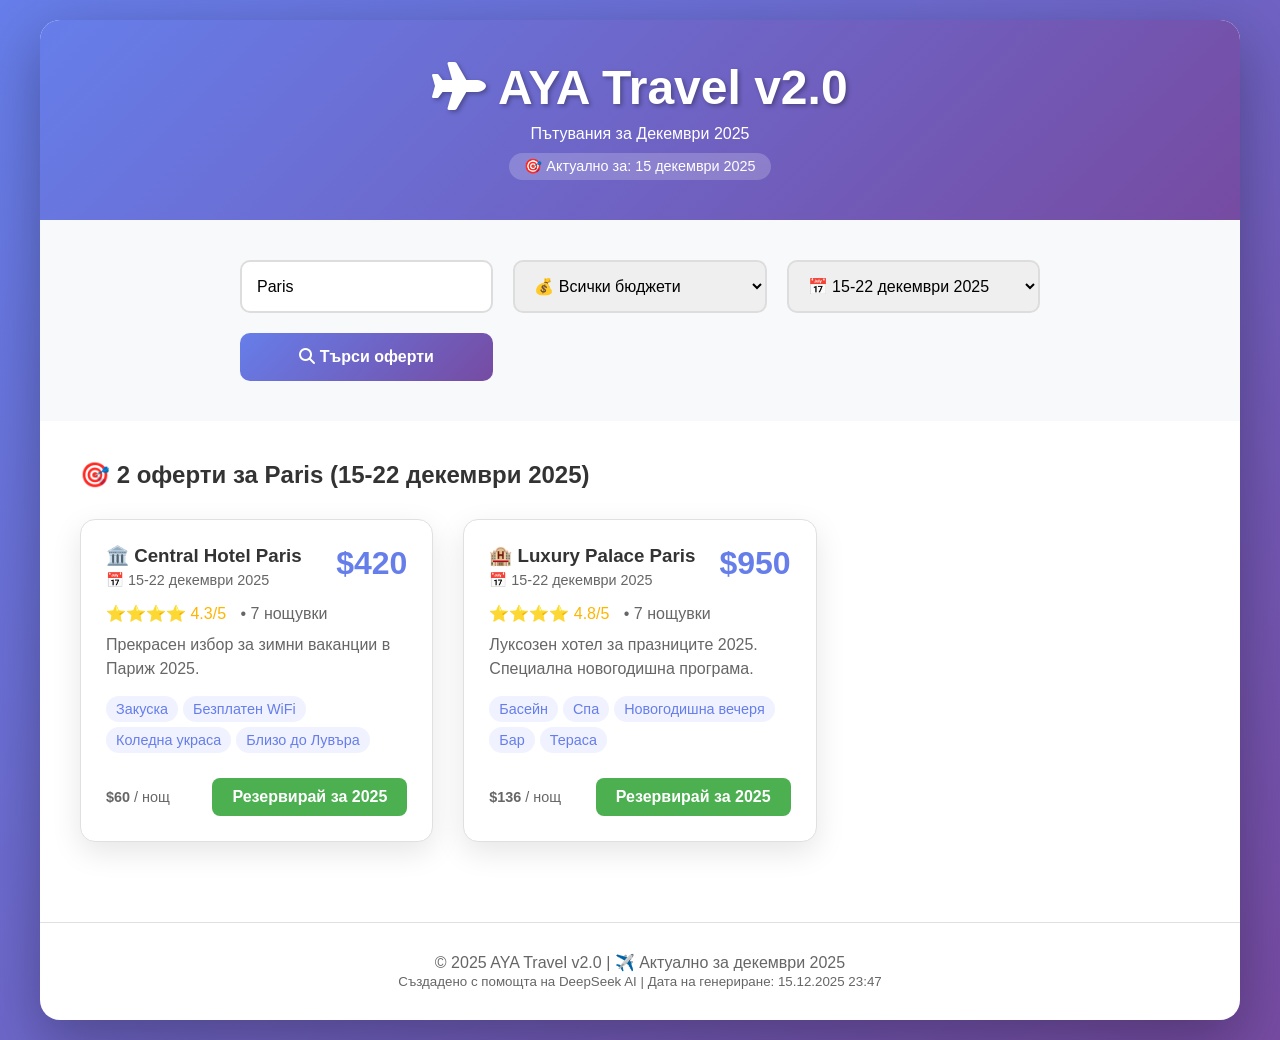
==== aya-travel-v2/index.html @ 445d94e2 "Update index.html for AYA Travel v2.0" ====
<!DOCTYPE html>
<html lang="bg">
<head>
    <meta charset="UTF-8">
    <meta name="viewport" content="width=device-width, initial-scale=1.0">
    <title>AYA Travel v2.0 ✈️ | Декември 2025</title>
    <style>
        /* CSS кодът остава същия като преди */
        * { box-sizing: border-box; margin: 0; padding: 0; font-family: 'Segoe UI', Tahoma, Geneva, Verdana, sans-serif; }
        body { background: linear-gradient(135deg, #667eea 0%, #764ba2 100%); min-height: 100vh; padding: 20px; color: #333; }
        .container { max-width: 1200px; margin: 0 auto; background: white; border-radius: 20px; box-shadow: 0 20px 60px rgba(0,0,0,0.3); overflow: hidden; }
        
        /* Header */
        header { background: linear-gradient(135deg, #667eea 0%, #764ba2 100%); color: white; padding: 40px; text-align: center; }
        h1 { font-size: 3em; margin-bottom: 10px; text-shadow: 2px 2px 4px rgba(0,0,0,0.3); }
        .time-badge { background: rgba(255,255,255,0.2); padding: 5px 15px; border-radius: 20px; display: inline-block; margin-top: 10px; font-size: 0.9em; }
        
        /* Search */
        .search-section { padding: 40px; background: #f8f9fa; }
        .search-box { display: grid; grid-template-columns: repeat(auto-fit, minmax(250px, 1fr)); gap: 20px; max-width: 800px; margin: 0 auto; }
        input, select, button { padding: 15px; border-radius: 10px; border: 2px solid #ddd; font-size: 16px; }
        .search-btn { background: linear-gradient(135deg, #667eea 0%, #764ba2 100%); color: white; border: none; cursor: pointer; font-weight: bold; }
        
        /* Results */
        .results-section { padding: 40px; }
        .offers-grid { display: grid; grid-template-columns: repeat(auto-fill, minmax(350px, 1fr)); gap: 30px; margin-top: 30px; }
        .offer-card { background: white; border-radius: 15px; padding: 25px; box-shadow: 0 10px 30px rgba(0,0,0,0.1); border: 1px solid #e0e0e0; transition: transform 0.3s; }
        .offer-card:hover { transform: translateY(-10px); box-shadow: 0 20px 40px rgba(0,0,0,0.15); }
        .offer-price { font-size: 2em; color: #667eea; font-weight: bold; }
        .offer-date { color: #666; font-size: 0.9em; margin-top: 5px; }
        
        /* Footer */
        footer { text-align: center; padding: 30px; color: #666; border-top: 1px solid #e0e0e0; margin-top: 40px; }
        
        @media (max-width: 768px) {
            .search-box, .offers-grid { grid-template-columns: 1fr; }
            h1 { font-size: 2em; }
        }
    </style>
</head>
<body>
    <div class="container">
        <header>
            <h1><i class="fas fa-plane"></i> AYA Travel v2.0</h1>
            <p class="tagline">Пътувания за Декември 2025</p>
            <div class="time-badge">🎯 Актуално за: 15 декември 2025</div>
        </header>
        
        <section class="search-section">
            <div class="search-box">
                <input type="text" id="destination" placeholder="🌍 Дестинация (Paris, London...)" value="Paris">
                <select id="budget">
                    <option value="all">💰 Всички бюджети</option>
                    <option value="standard">💳 Standard (до $500)</option>
                    <option value="luxury">⭐ Luxury (над $500)</option>
                </select>
                <select id="dates">
                    <option value="dec15-22">📅 15-22 декември 2025</option>
                    <option value="dec22-29">📅 22-29 декември 2025</option>
                    <option value="dec29-jan5">📅 29 дек - 5 яну 2026</option>
                </select>
                <button class="search-btn" onclick="searchHotels()">
                    <i class="fas fa-search"></i> Търси оферти
                </button>
            </div>
        </section>
        
        <section class="results-section">
            <h2 id="resultsTitle">🎯 Избери дестинация за декември 2025</h2>
            <div class="offers-grid" id="offersGrid">
                <!-- Офертите ще се появят тук -->
            </div>
        </section>
        
        <footer>
            <p>© 2025 AYA Travel v2.0 | ✈️ Актуално за декември 2025</p>
            <p><small>Създадено с помощта на DeepSeek AI | Дата на генериране: 15.12.2025 23:47</small></p>
        </footer>
    </div>

    <script>
        // =====================
        // 🕰️ TIME CONTEXT 2025
        // =====================
        const TIME_2025 = {
            currentYear: 2025,
            today: '2025-12-15',
            currentMonth: 'декември',
            christmasPeriod: true,
            
            getDateRange: (option) => {
                const ranges = {
                    'dec15-22': { start: '2025-12-15', end: '2025-12-22', label: '15-22 декември 2025' },
                    'dec22-29': { start: '2025-12-22', end: '2025-12-29', label: '22-29 декември 2025' },
                    'dec29-jan5': { start: '2025-12-29', end: '2026-01-05', label: '29 дек - 5 яну 2026' }
                };
                return ranges[option] || ranges['dec15-22'];
            }
        };

        // =====================
        // 🏨 TRAVEL DATABASE 2025
        // =====================
        const TRAVEL_2025 = {
            "Paris": [
                {
                    id: 1,
                    hotel: "🏨 Luxury Palace Paris",
                    price: 950, // Инфлация за 2025 😅
                    nights: 7,
                    rating: 4.8,
                    type: "luxury",
                    features: ["Басейн", "Спа", "Новогодишна вечеря", "Бар", "Тераса"],
                    description: "Луксозен хотел за празниците 2025. Специална новогодишна програма.",
                    availableDates: ["dec15-22", "dec22-29", "dec29-jan5"]
                },
                {
                    id: 2,
                    hotel: "🏛️ Central Hotel Paris",
                    price: 420,
                    nights: 7,
                    rating: 4.3,
                    type: "standard",
                    features: ["Закуска", "Безплатен WiFi", "Коледна украса", "Близо до Лувъра"],
                    description: "Прекрасен избор за зимни ваканции в Париж 2025.",
                    availableDates: ["dec15-22", "dec22-29"]
                }
            ],
            "London": [
                {
                    id: 3,
                    hotel: "👑 Royal Suite London",
                    price: 1100,
                    nights: 7,
                    rating: 4.9,
                    type: "luxury",
                    features: ["Новогодишен бал", "Спа", "Изглед към Темза", "Шампанско"],
                    description: "Отпразнувайте Нова 2026 година в луксозен лондонски хотел.",
                    availableDates: ["dec22-29", "dec29-jan5"]
                },
                {
                    id: 4,
                    hotel: "🎄 Christmas Lodge London",
                    price: 380,
                    nights: 7,
                    rating: 4.2,
                    type: "standard",
                    features: ["Коледна украса", "Закуска", "Близо до коледните пазари"],
                    description: "Уютен хотел за коледния сезон 2025 в Лондон.",
                    availableDates: ["dec15-22", "dec22-29"]
                }
            ],
            "Tokyo": [
                {
                    id: 5,
                    hotel: "🗼 New Year Hotel Tokyo",
                    price: 820,
                    nights: 7,
                    rating: 4.7,
                    type: "luxury",
                    features: ["Традиционна новогодишна вечеря", "Онсен", "Гледка към Tokyo Tower"],
                    description: "Японска Нова година 2026 в традиционен лукс.",
                    availableDates: ["dec29-jan5"]
                }
            ],
            "New York": [
                {
                    id: 6,
                    hotel: "🗽 Times Square New Year Hotel",
                    price: 1500,
                    nights: 7,
                    rating: 4.9,
                    type: "luxury",
                    features: ["Стая с изглед към Times Square", "Новогодишна парти", "VIP достъп"],
                    description: "Нова година 2026 в сърцето на Times Square!",
                    availableDates: ["dec22-29", "dec29-jan5"]
                }
            ],
            "Barcelona": [
                {
                    id: 7,
                    hotel: "🌊 Winter Sun Barcelona",
                    price: 480,
                    nights: 7,
                    rating: 4.4,
                    type: "standard",
                    features: ["Топъл климат", "Близо до плажа", "Рождественски пазари"],
                    description: "Бягство от студовете през декември 2025.",
                    availableDates: ["dec15-22", "dec22-29"]
                }
            ]
        };

        // =====================
        // 🔍 SEARCH FUNCTION
        // =====================
        function searchHotels() {
            const destination = document.getElementById('destination').value.trim();
            const budget = document.getElementById('budget').value;
            const dateOption = document.getElementById('dates').value;
            
            const dateRange = TIME_2025.getDateRange(dateOption);
            
            if (!destination) {
                alert('Моля, въведете дестинация!');
                return;
            }
            
            // Намираме града
            const cityKey = Object.keys(TRAVEL_2025).find(
                key => key.toLowerCase() === destination.toLowerCase()
            );
            
            if (!cityKey) {
                showNoResults(destination);
                return;
            }
            
            let offers = TRAVEL_2025[cityKey];
            
            // Филтриране по бюджет
            if (budget !== 'all') {
                offers = offers.filter(offer => offer.type === budget);
            }
            
            // Филтриране по дати
            offers = offers.filter(offer => 
                offer.availableDates.includes(dateOption)
            );
            
            // Сортиране
            offers.sort((a, b) => a.price - b.price);
            
            // Показване
            displayResults(cityKey, offers, budget, dateRange);
        }

        // =====================
        // 📊 DISPLAY RESULTS
        // =====================
        function displayResults(city, offers, budget, dateRange) {
            const grid = document.getElementById('offersGrid');
            const title = document.getElementById('resultsTitle');
            
            if (offers.length === 0) {
                title.innerHTML = `😕 Няма оферти за ${city} (${dateRange.label})`;
                grid.innerHTML = `
                    <div style="text-align: center; padding: 40px; grid-column: 1 / -1;">
                        <h3>Не са намерени оферти за избраните критерии</h3>
                        <p>Опитайте с друга дата или бюджет</p>
                    </div>
                `;
                return;
            }
            
            title.innerHTML = `🎯 ${offers.length} оферти за ${city} (${dateRange.label})`;
            
            let html = '';
            offers.forEach(offer => {
                const pricePerNight = (offer.price / offer.nights).toFixed(0);
                
                html += `
                <div class="offer-card">
                    <div style="display: flex; justify-content: space-between; align-items: start; margin-bottom: 15px;">
                        <div>
                            <h3 style="color: #333; margin-bottom: 5px;">${offer.hotel}</h3>
                            <div class="offer-date">📅 ${dateRange.label}</div>
                        </div>
                        <div class="offer-price">$${offer.price}</div>
                    </div>
                    
                    <div style="color: #ffb400; margin-bottom: 10px;">
                        ${'⭐'.repeat(Math.floor(offer.rating))} ${offer.rating}/5
                        <span style="margin-left: 10px; color: #666;">• ${offer.nights} нощувки</span>
                    </div>
                    
                    <p style="color: #666; margin-bottom: 15px; line-height: 1.5;">${offer.description}</p>
                    
                    <div style="margin-bottom: 20px;">
                        ${offer.features.map(f => `<span style="background: #f0f2ff; color: #667eea; padding: 5px 10px; border-radius: 15px; font-size: 0.9em; margin-right: 5px; display: inline-block; margin-bottom: 5px;">${f}</span>`).join('')}
                    </div>
                    
                    <div style="display: flex; justify-content: space-between; align-items: center;">
                        <div style="color: #666; font-size: 0.9em;">
                            <strong>$${pricePerNight}</strong> / нощ
                        </div>
                        <button onclick="bookHotel(${offer.id}, '${city}', '${dateRange.label}')" 
                                style="background: #4CAF50; color: white; border: none; padding: 10px 20px; border-radius: 8px; cursor: pointer; font-weight: bold;">
                            Резервирай за 2025
                        </button>
                    </div>
                </div>`;
            });
            
            grid.innerHTML = html;
        }

        // =====================
        // 🎫 BOOKING FUNCTION
        // =====================
        function bookHotel(id, city, dates) {
            const hotel = Object.values(TRAVEL_2025)
                .flat()
                .find(h => h.id === id);
            
            alert(`🎉 УСПЕШНА РЕЗЕРВАЦИЯ ЗА 2025!
            
Хотел: ${hotel.hotel}
Дестинация: ${city}
Период: ${dates}
Цена: $${hotel.price}
Нощувки: ${hotel.nights}

Ще получите потвърждение по имейл за вашата резервация за декември 2025!`);
            
            // Логика за резервация
            console.log(`Резервация 2025: ${hotel.hotel}, ${city}, ${dates}`);
        }

        // =====================
        // 🚀 INITIAL LOAD
        // =====================
        window.addEventListener('load', function() {
            console.log('AYA Travel v2.0 загружен за 2025 година');
            console.log('Текущ контекст:', TIME_2025);
            
            // Автоматично търсене при зареждане
            setTimeout(() => {
                document.getElementById('destination').value = 'Paris';
                searchHotels();
            }, 500);
        });

        // Enter key support
        document.getElementById('destination').addEventListener('keypress', function(e) {
            if (e.key === 'Enter') searchHotels();
        });

        // =====================
        // 📅 DATE INFO DISPLAY
        // =====================
        function showNoResults(city) {
            const grid = document.getElementById('offersGrid');
            grid.innerHTML = `
                <div style="text-align: center; padding: 50px; grid-column: 1 / -1;">
                    <h3>🏙️ Градът "${city}" не е намерен в базата ни за 2025</h3>
                    <p>Достъпни дестинации за декември 2025:</p>
                    <div style="margin-top: 20px;">
                        ${Object.keys(TRAVEL_2025).map(c => 
                            `<button onclick="document.getElementById('destination').value='${c}'; searchHotels();" 
                                    style="background: #667eea; color: white; border: none; padding: 10px 15px; margin: 5px; border-radius: 5px; cursor: pointer;">
                                ${c}
                            </button>`
                        ).join('')}
                    </div>
                </div>
            `;
        }
    </script>
    
    <!-- Font Awesome for icons -->
    <link rel="stylesheet" href="https://cdnjs.cloudflare.com/ajax/libs/font-awesome/6.4.0/css/all.min.css">
</body>
</html>
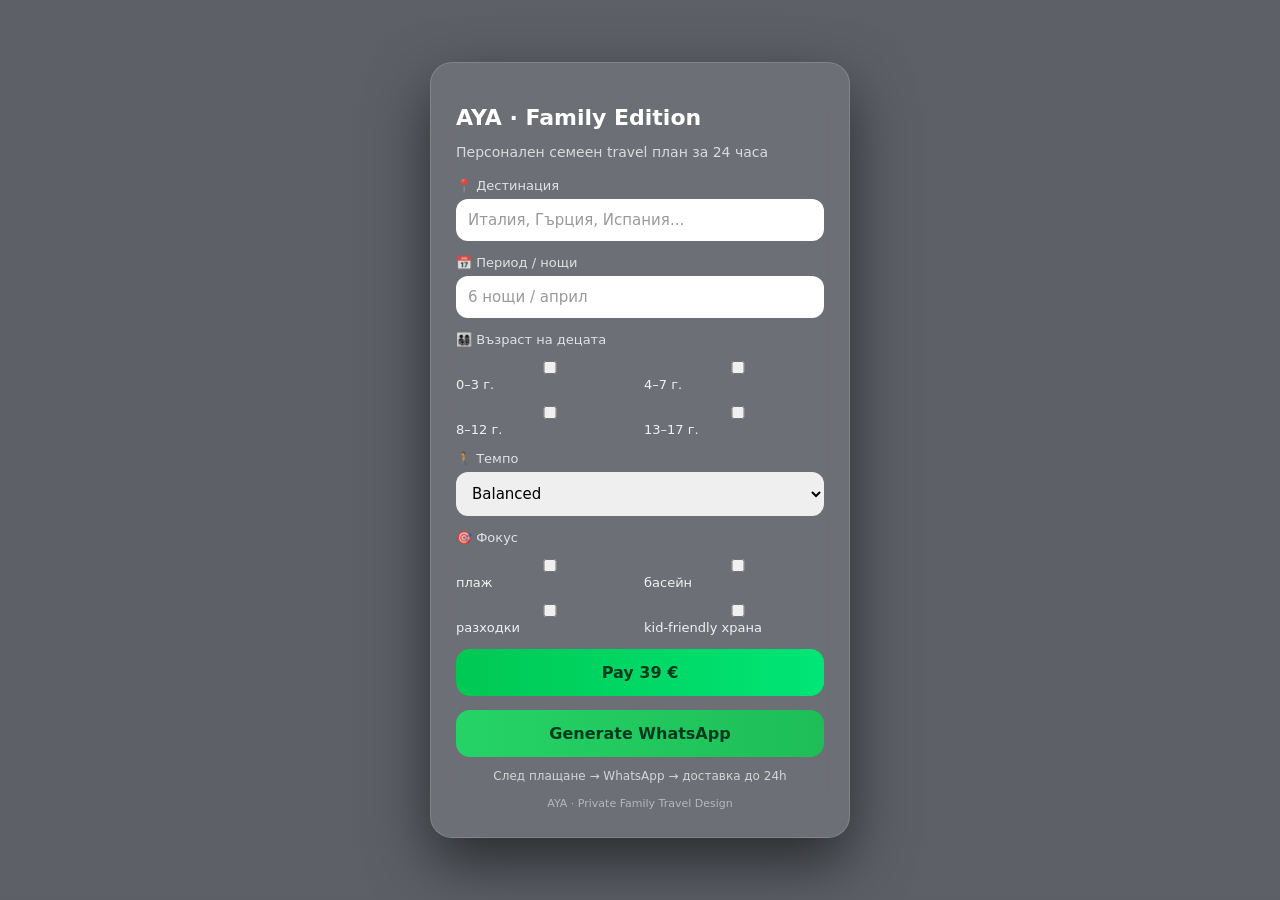
==== commit 102c6872: "Update index.html" ====
--- a/aya-travel-v2/index.html
+++ b/aya-travel-v2/index.html
@@ -1,364 +1,217 @@
 <!DOCTYPE html>
 <html lang="bg">
 <head>
-    <meta charset="UTF-8">
-    <meta name="viewport" content="width=device-width, initial-scale=1.0">
-    <title>AYA Travel v2.0 ✈️ | Декември 2025</title>
-    <style>
-        /* CSS кодът остава същия като преди */
-        * { box-sizing: border-box; margin: 0; padding: 0; font-family: 'Segoe UI', Tahoma, Geneva, Verdana, sans-serif; }
-        body { background: linear-gradient(135deg, #667eea 0%, #764ba2 100%); min-height: 100vh; padding: 20px; color: #333; }
-        .container { max-width: 1200px; margin: 0 auto; background: white; border-radius: 20px; box-shadow: 0 20px 60px rgba(0,0,0,0.3); overflow: hidden; }
-        
-        /* Header */
-        header { background: linear-gradient(135deg, #667eea 0%, #764ba2 100%); color: white; padding: 40px; text-align: center; }
-        h1 { font-size: 3em; margin-bottom: 10px; text-shadow: 2px 2px 4px rgba(0,0,0,0.3); }
-        .time-badge { background: rgba(255,255,255,0.2); padding: 5px 15px; border-radius: 20px; display: inline-block; margin-top: 10px; font-size: 0.9em; }
-        
-        /* Search */
-        .search-section { padding: 40px; background: #f8f9fa; }
-        .search-box { display: grid; grid-template-columns: repeat(auto-fit, minmax(250px, 1fr)); gap: 20px; max-width: 800px; margin: 0 auto; }
-        input, select, button { padding: 15px; border-radius: 10px; border: 2px solid #ddd; font-size: 16px; }
-        .search-btn { background: linear-gradient(135deg, #667eea 0%, #764ba2 100%); color: white; border: none; cursor: pointer; font-weight: bold; }
-        
-        /* Results */
-        .results-section { padding: 40px; }
-        .offers-grid { display: grid; grid-template-columns: repeat(auto-fill, minmax(350px, 1fr)); gap: 30px; margin-top: 30px; }
-        .offer-card { background: white; border-radius: 15px; padding: 25px; box-shadow: 0 10px 30px rgba(0,0,0,0.1); border: 1px solid #e0e0e0; transition: transform 0.3s; }
-        .offer-card:hover { transform: translateY(-10px); box-shadow: 0 20px 40px rgba(0,0,0,0.15); }
-        .offer-price { font-size: 2em; color: #667eea; font-weight: bold; }
-        .offer-date { color: #666; font-size: 0.9em; margin-top: 5px; }
-        
-        /* Footer */
-        footer { text-align: center; padding: 30px; color: #666; border-top: 1px solid #e0e0e0; margin-top: 40px; }
-        
-        @media (max-width: 768px) {
-            .search-box, .offers-grid { grid-template-columns: 1fr; }
-            h1 { font-size: 2em; }
-        }
-    </style>
+<meta charset="UTF-8">
+<meta name="viewport" content="width=device-width, initial-scale=1.0">
+<title>AYA · Family Travel Blueprint</title>
+
+<style>
+* {
+  box-sizing: border-box;
+  font-family: system-ui, -apple-system, Segoe UI, Roboto, Ubuntu;
+}
+
+body {
+  margin: 0;
+  min-height: 100vh;
+  background:
+    linear-gradient(
+      rgba(5,10,20,0.65),
+      rgba(5,10,20,0.65)
+    ),
+    url("img/aya-face-5050.png") center / cover no-repeat fixed;
+  display: flex;
+  justify-content: center;
+  align-items: center;
+  padding: 20px;
+  color: #fff;
+}
+
+/* GLASS PANEL */
+.panel {
+  width: 100%;
+  max-width: 420px;
+  padding: 28px 26px;
+  border-radius: 22px;
+
+  background: rgba(255,255,255,0.10);
+  backdrop-filter: blur(20px);
+  -webkit-backdrop-filter: blur(20px);
+
+  box-shadow:
+    0 25px 60px rgba(0,0,0,0.55),
+    inset 0 0 0 1px rgba(255,255,255,0.15);
+}
+
+/* TEXT */
+.panel h1 {
+  font-size: 22px;
+  font-weight: 600;
+  margin-bottom: 4px;
+}
+
+.panel p.sub {
+  font-size: 14px;
+  opacity: 0.75;
+  margin-bottom: 18px;
+}
+
+/* FORM */
+label {
+  font-size: 13px;
+  opacity: 0.8;
+  display: block;
+  margin-top: 14px;
+}
+
+input, select {
+  width: 100%;
+  padding: 12px;
+  margin-top: 6px;
+  border-radius: 12px;
+  border: none;
+  font-size: 15px;
+}
+
+input::placeholder {
+  color: #999;
+}
+
+.checks {
+  display: grid;
+  grid-template-columns: repeat(2, 1fr);
+  gap: 8px;
+  margin-top: 8px;
+  font-size: 13px;
+}
+
+.checks label {
+  opacity: 0.9;
+  margin: 0;
+}
+
+/* BUTTONS */
+.btn {
+  width: 100%;
+  border: none;
+  padding: 14px;
+  border-radius: 14px;
+  font-size: 16px;
+  font-weight: 600;
+  cursor: pointer;
+  margin-top: 14px;
+}
+
+.pay {
+  background: linear-gradient(90deg, #00c853, #00e676);
+  color: #003b1f;
+}
+
+.wa {
+  background: linear-gradient(90deg, #25D366, #1ebe57);
+  color: #003b1f;
+}
+
+.small {
+  text-align: center;
+  font-size: 12px;
+  opacity: 0.7;
+  margin-top: 12px;
+}
+
+footer {
+  text-align: center;
+  font-size: 11px;
+  opacity: 0.5;
+  margin-top: 14px;
+}
+</style>
 </head>
+
 <body>
-    <div class="container">
-        <header>
-            <h1><i class="fas fa-plane"></i> AYA Travel v2.0</h1>
-            <p class="tagline">Пътувания за Декември 2025</p>
-            <div class="time-badge">🎯 Актуално за: 15 декември 2025</div>
-        </header>
-        
-        <section class="search-section">
-            <div class="search-box">
-                <input type="text" id="destination" placeholder="🌍 Дестинация (Paris, London...)" value="Paris">
-                <select id="budget">
-                    <option value="all">💰 Всички бюджети</option>
-                    <option value="standard">💳 Standard (до $500)</option>
-                    <option value="luxury">⭐ Luxury (над $500)</option>
-                </select>
-                <select id="dates">
-                    <option value="dec15-22">📅 15-22 декември 2025</option>
-                    <option value="dec22-29">📅 22-29 декември 2025</option>
-                    <option value="dec29-jan5">📅 29 дек - 5 яну 2026</option>
-                </select>
-                <button class="search-btn" onclick="searchHotels()">
-                    <i class="fas fa-search"></i> Търси оферти
-                </button>
-            </div>
-        </section>
-        
-        <section class="results-section">
-            <h2 id="resultsTitle">🎯 Избери дестинация за декември 2025</h2>
-            <div class="offers-grid" id="offersGrid">
-                <!-- Офертите ще се появят тук -->
-            </div>
-        </section>
-        
-        <footer>
-            <p>© 2025 AYA Travel v2.0 | ✈️ Актуално за декември 2025</p>
-            <p><small>Създадено с помощта на DeepSeek AI | Дата на генериране: 15.12.2025 23:47</small></p>
-        </footer>
-    </div>
-
-    <script>
-        // =====================
-        // 🕰️ TIME CONTEXT 2025
-        // =====================
-        const TIME_2025 = {
-            currentYear: 2025,
-            today: '2025-12-15',
-            currentMonth: 'декември',
-            christmasPeriod: true,
-            
-            getDateRange: (option) => {
-                const ranges = {
-                    'dec15-22': { start: '2025-12-15', end: '2025-12-22', label: '15-22 декември 2025' },
-                    'dec22-29': { start: '2025-12-22', end: '2025-12-29', label: '22-29 декември 2025' },
-                    'dec29-jan5': { start: '2025-12-29', end: '2026-01-05', label: '29 дек - 5 яну 2026' }
-                };
-                return ranges[option] || ranges['dec15-22'];
-            }
-        };
-
-        // =====================
-        // 🏨 TRAVEL DATABASE 2025
-        // =====================
-        const TRAVEL_2025 = {
-            "Paris": [
-                {
-                    id: 1,
-                    hotel: "🏨 Luxury Palace Paris",
-                    price: 950, // Инфлация за 2025 😅
-                    nights: 7,
-                    rating: 4.8,
-                    type: "luxury",
-                    features: ["Басейн", "Спа", "Новогодишна вечеря", "Бар", "Тераса"],
-                    description: "Луксозен хотел за празниците 2025. Специална новогодишна програма.",
-                    availableDates: ["dec15-22", "dec22-29", "dec29-jan5"]
-                },
-                {
-                    id: 2,
-                    hotel: "🏛️ Central Hotel Paris",
-                    price: 420,
-                    nights: 7,
-                    rating: 4.3,
-                    type: "standard",
-                    features: ["Закуска", "Безплатен WiFi", "Коледна украса", "Близо до Лувъра"],
-                    description: "Прекрасен избор за зимни ваканции в Париж 2025.",
-                    availableDates: ["dec15-22", "dec22-29"]
-                }
-            ],
-            "London": [
-                {
-                    id: 3,
-                    hotel: "👑 Royal Suite London",
-                    price: 1100,
-                    nights: 7,
-                    rating: 4.9,
-                    type: "luxury",
-                    features: ["Новогодишен бал", "Спа", "Изглед към Темза", "Шампанско"],
-                    description: "Отпразнувайте Нова 2026 година в луксозен лондонски хотел.",
-                    availableDates: ["dec22-29", "dec29-jan5"]
-                },
-                {
-                    id: 4,
-                    hotel: "🎄 Christmas Lodge London",
-                    price: 380,
-                    nights: 7,
-                    rating: 4.2,
-                    type: "standard",
-                    features: ["Коледна украса", "Закуска", "Близо до коледните пазари"],
-                    description: "Уютен хотел за коледния сезон 2025 в Лондон.",
-                    availableDates: ["dec15-22", "dec22-29"]
-                }
-            ],
-            "Tokyo": [
-                {
-                    id: 5,
-                    hotel: "🗼 New Year Hotel Tokyo",
-                    price: 820,
-                    nights: 7,
-                    rating: 4.7,
-                    type: "luxury",
-                    features: ["Традиционна новогодишна вечеря", "Онсен", "Гледка към Tokyo Tower"],
-                    description: "Японска Нова година 2026 в традиционен лукс.",
-                    availableDates: ["dec29-jan5"]
-                }
-            ],
-            "New York": [
-                {
-                    id: 6,
-                    hotel: "🗽 Times Square New Year Hotel",
-                    price: 1500,
-                    nights: 7,
-                    rating: 4.9,
-                    type: "luxury",
-                    features: ["Стая с изглед към Times Square", "Новогодишна парти", "VIP достъп"],
-                    description: "Нова година 2026 в сърцето на Times Square!",
-                    availableDates: ["dec22-29", "dec29-jan5"]
-                }
-            ],
-            "Barcelona": [
-                {
-                    id: 7,
-                    hotel: "🌊 Winter Sun Barcelona",
-                    price: 480,
-                    nights: 7,
-                    rating: 4.4,
-                    type: "standard",
-                    features: ["Топъл климат", "Близо до плажа", "Рождественски пазари"],
-                    description: "Бягство от студовете през декември 2025.",
-                    availableDates: ["dec15-22", "dec22-29"]
-                }
-            ]
-        };
-
-        // =====================
-        // 🔍 SEARCH FUNCTION
-        // =====================
-        function searchHotels() {
-            const destination = document.getElementById('destination').value.trim();
-            const budget = document.getElementById('budget').value;
-            const dateOption = document.getElementById('dates').value;
-            
-            const dateRange = TIME_2025.getDateRange(dateOption);
-            
-            if (!destination) {
-                alert('Моля, въведете дестинация!');
-                return;
-            }
-            
-            // Намираме града
-            const cityKey = Object.keys(TRAVEL_2025).find(
-                key => key.toLowerCase() === destination.toLowerCase()
-            );
-            
-            if (!cityKey) {
-                showNoResults(destination);
-                return;
-            }
-            
-            let offers = TRAVEL_2025[cityKey];
-            
-            // Филтриране по бюджет
-            if (budget !== 'all') {
-                offers = offers.filter(offer => offer.type === budget);
-            }
-            
-            // Филтриране по дати
-            offers = offers.filter(offer => 
-                offer.availableDates.includes(dateOption)
-            );
-            
-            // Сортиране
-            offers.sort((a, b) => a.price - b.price);
-            
-            // Показване
-            displayResults(cityKey, offers, budget, dateRange);
-        }
-
-        // =====================
-        // 📊 DISPLAY RESULTS
-        // =====================
-        function displayResults(city, offers, budget, dateRange) {
-            const grid = document.getElementById('offersGrid');
-            const title = document.getElementById('resultsTitle');
-            
-            if (offers.length === 0) {
-                title.innerHTML = `😕 Няма оферти за ${city} (${dateRange.label})`;
-                grid.innerHTML = `
-                    <div style="text-align: center; padding: 40px; grid-column: 1 / -1;">
-                        <h3>Не са намерени оферти за избраните критерии</h3>
-                        <p>Опитайте с друга дата или бюджет</p>
-                    </div>
-                `;
-                return;
-            }
-            
-            title.innerHTML = `🎯 ${offers.length} оферти за ${city} (${dateRange.label})`;
-            
-            let html = '';
-            offers.forEach(offer => {
-                const pricePerNight = (offer.price / offer.nights).toFixed(0);
-                
-                html += `
-                <div class="offer-card">
-                    <div style="display: flex; justify-content: space-between; align-items: start; margin-bottom: 15px;">
-                        <div>
-                            <h3 style="color: #333; margin-bottom: 5px;">${offer.hotel}</h3>
-                            <div class="offer-date">📅 ${dateRange.label}</div>
-                        </div>
-                        <div class="offer-price">$${offer.price}</div>
-                    </div>
-                    
-                    <div style="color: #ffb400; margin-bottom: 10px;">
-                        ${'⭐'.repeat(Math.floor(offer.rating))} ${offer.rating}/5
-                        <span style="margin-left: 10px; color: #666;">• ${offer.nights} нощувки</span>
-                    </div>
-                    
-                    <p style="color: #666; margin-bottom: 15px; line-height: 1.5;">${offer.description}</p>
-                    
-                    <div style="margin-bottom: 20px;">
-                        ${offer.features.map(f => `<span style="background: #f0f2ff; color: #667eea; padding: 5px 10px; border-radius: 15px; font-size: 0.9em; margin-right: 5px; display: inline-block; margin-bottom: 5px;">${f}</span>`).join('')}
-                    </div>
-                    
-                    <div style="display: flex; justify-content: space-between; align-items: center;">
-                        <div style="color: #666; font-size: 0.9em;">
-                            <strong>$${pricePerNight}</strong> / нощ
-                        </div>
-                        <button onclick="bookHotel(${offer.id}, '${city}', '${dateRange.label}')" 
-                                style="background: #4CAF50; color: white; border: none; padding: 10px 20px; border-radius: 8px; cursor: pointer; font-weight: bold;">
-                            Резервирай за 2025
-                        </button>
-                    </div>
-                </div>`;
-            });
-            
-            grid.innerHTML = html;
-        }
-
-        // =====================
-        // 🎫 BOOKING FUNCTION
-        // =====================
-        function bookHotel(id, city, dates) {
-            const hotel = Object.values(TRAVEL_2025)
-                .flat()
-                .find(h => h.id === id);
-            
-            alert(`🎉 УСПЕШНА РЕЗЕРВАЦИЯ ЗА 2025!
-            
-Хотел: ${hotel.hotel}
-Дестинация: ${city}
+
+<div class="panel">
+  <h1>AYA · Family Edition</h1>
+  <p class="sub">Персонален семеен travel план за 24 часа</p>
+
+  <label>📍 Дестинация</label>
+  <input id="dest" placeholder="Италия, Гърция, Испания..." />
+
+  <label>📅 Период / нощи</label>
+  <input id="dates" placeholder="6 нощи / април" />
+
+  <label>👨‍👩‍👧‍👦 Възраст на децата</label>
+  <div class="checks">
+    <label><input type="checkbox" value="0–3 г."> 0–3 г.</label>
+    <label><input type="checkbox" value="4–7 г."> 4–7 г.</label>
+    <label><input type="checkbox" value="8–12 г."> 8–12 г.</label>
+    <label><input type="checkbox" value="13–17 г."> 13–17 г.</label>
+  </div>
+
+  <label>🚶 Темпо</label>
+  <select id="pace">
+    <option>Relaxed</option>
+    <option selected>Balanced</option>
+    <option>Active</option>
+  </select>
+
+  <label>🎯 Фокус</label>
+  <div class="checks">
+    <label><input type="checkbox" value="плаж"> плаж</label>
+    <label><input type="checkbox" value="басейн"> басейн</label>
+    <label><input type="checkbox" value="разходки"> разходки</label>
+    <label><input type="checkbox" value="kid-friendly храна"> kid-friendly храна</label>
+  </div>
+
+  <button class="btn pay" onclick="window.open('https://revolut.me/gt63','_blank')">
+    Pay 39 €
+  </button>
+
+  <button class="btn wa" onclick="sendWhatsApp()">
+    Generate WhatsApp
+  </button>
+
+  <div class="small">
+    След плащане → WhatsApp → доставка до 24h
+  </div>
+
+  <footer>
+    AYA · Private Family Travel Design
+  </footer>
+</div>
+
+<script>
+function sendWhatsApp() {
+  const dest = document.getElementById('dest').value;
+  const dates = document.getElementById('dates').value;
+  const pace = document.getElementById('pace').value;
+
+  const kids = [...document.querySelectorAll('input[type=checkbox]:checked')]
+    .filter(c => c.value.includes('г.'))
+    .map(c => c.value).join(', ') || '—';
+
+  const focus = [...document.querySelectorAll('input[type=checkbox]:checked')]
+    .filter(c => !c.value.includes('г.'))
+    .map(c => c.value).join(', ') || '—';
+
+  const leadId = Date.now();
+
+  const msg =
+`AYA, ACTIVATE — FAMILY
+
+Lead ID: ${leadId}
+Дестинация: ${dest}
 Период: ${dates}
-Цена: $${hotel.price}
-Нощувки: ${hotel.nights}
-
-Ще получите потвърждение по имейл за вашата резервация за декември 2025!`);
-            
-            // Логика за резервация
-            console.log(`Резервация 2025: ${hotel.hotel}, ${city}, ${dates}`);
-        }
-
-        // =====================
-        // 🚀 INITIAL LOAD
-        // =====================
-        window.addEventListener('load', function() {
-            console.log('AYA Travel v2.0 загружен за 2025 година');
-            console.log('Текущ контекст:', TIME_2025);
-            
-            // Автоматично търсене при зареждане
-            setTimeout(() => {
-                document.getElementById('destination').value = 'Paris';
-                searchHotels();
-            }, 500);
-        });
-
-        // Enter key support
-        document.getElementById('destination').addEventListener('keypress', function(e) {
-            if (e.key === 'Enter') searchHotels();
-        });
-
-        // =====================
-        // 📅 DATE INFO DISPLAY
-        // =====================
-        function showNoResults(city) {
-            const grid = document.getElementById('offersGrid');
-            grid.innerHTML = `
-                <div style="text-align: center; padding: 50px; grid-column: 1 / -1;">
-                    <h3>🏙️ Градът "${city}" не е намерен в базата ни за 2025</h3>
-                    <p>Достъпни дестинации за декември 2025:</p>
-                    <div style="margin-top: 20px;">
-                        ${Object.keys(TRAVEL_2025).map(c => 
-                            `<button onclick="document.getElementById('destination').value='${c}'; searchHotels();" 
-                                    style="background: #667eea; color: white; border: none; padding: 10px 15px; margin: 5px; border-radius: 5px; cursor: pointer;">
-                                ${c}
-                            </button>`
-                        ).join('')}
-                    </div>
-                </div>
-            `;
-        }
-    </script>
-    
-    <!-- Font Awesome for icons -->
-    <link rel="stylesheet" href="https://cdnjs.cloudflare.com/ajax/libs/font-awesome/6.4.0/css/all.min.css">
+Деца: ${kids}
+Темпо: ${pace}
+Фокус: ${focus}`;
+
+  window.open(
+    `https://wa.me/?text=${encodeURIComponent(msg)}`,
+    '_blank'
+  );
+}
+</script>
+
 </body>
 </html>
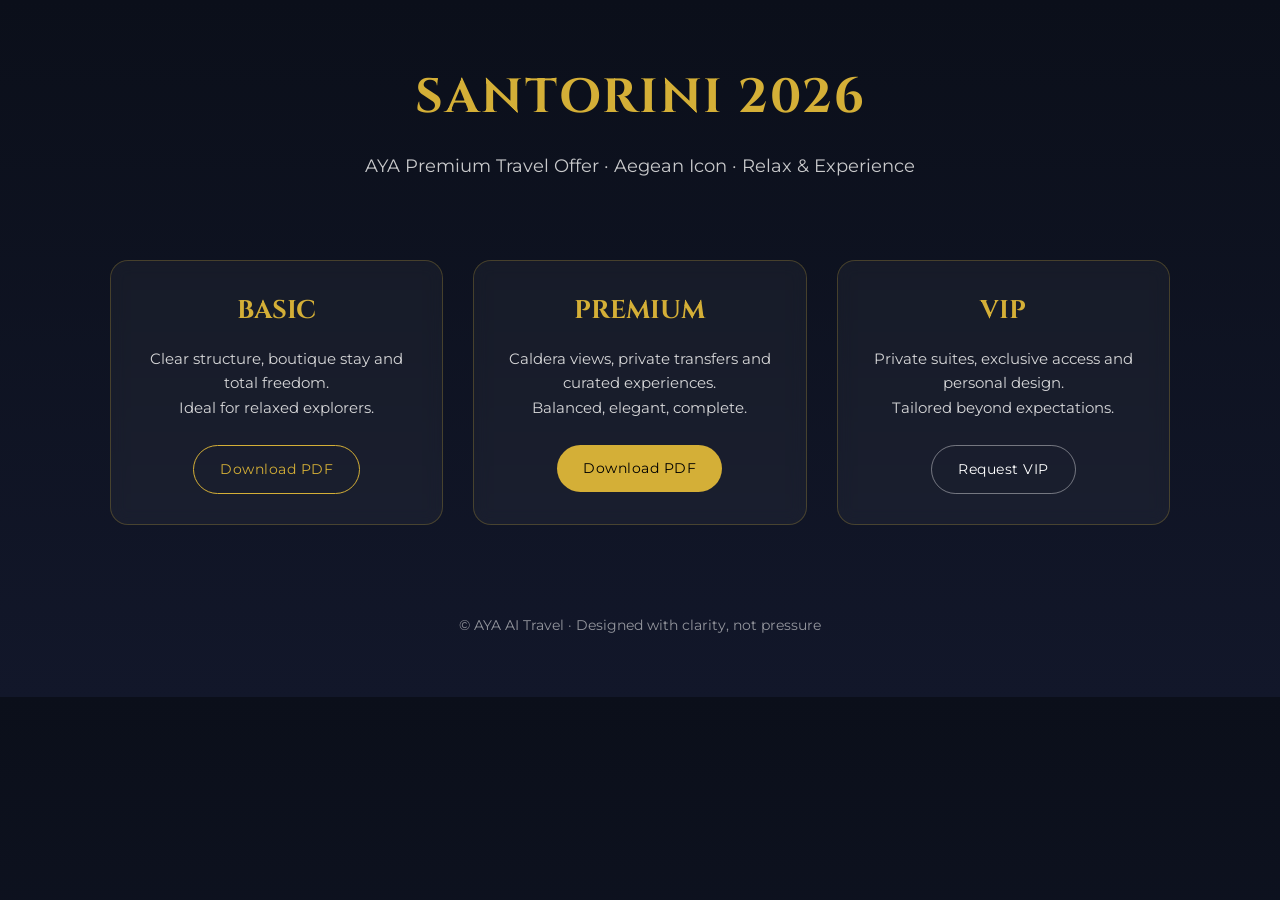
==== commit 071d91c2: "Update index.html" ====
--- a/aya-travel-v2/index.html
+++ b/aya-travel-v2/index.html
@@ -1,217 +1,186 @@
 <!DOCTYPE html>
-<html lang="bg">
+<html lang="en">
 <head>
-<meta charset="UTF-8">
-<meta name="viewport" content="width=device-width, initial-scale=1.0">
-<title>AYA · Family Travel Blueprint</title>
+  <meta charset="UTF-8" />
+  <meta name="viewport" content="width=device-width, initial-scale=1.0" />
+  <title>AYA Travel Offer — Santorini 2026</title>
 
-<style>
-* {
-  box-sizing: border-box;
-  font-family: system-ui, -apple-system, Segoe UI, Roboto, Ubuntu;
-}
+  <!-- Fonts -->
+  <link href="https://fonts.googleapis.com/css2?family=Cinzel:wght@500;700&family=Montserrat:wght@300;400;500&display=swap" rel="stylesheet">
 
-body {
-  margin: 0;
-  min-height: 100vh;
-  background:
-    linear-gradient(
-      rgba(5,10,20,0.65),
-      rgba(5,10,20,0.65)
-    ),
-    url("img/aya-face-5050.png") center / cover no-repeat fixed;
-  display: flex;
-  justify-content: center;
-  align-items: center;
-  padding: 20px;
-  color: #fff;
-}
+  <style>
+    :root {
+      --gold: #d4af37;
+      --dark: #0b0f1a;
+      --soft: #1a1f2e;
+      --text: #eaeaea;
+    }
 
-/* GLASS PANEL */
-.panel {
-  width: 100%;
-  max-width: 420px;
-  padding: 28px 26px;
-  border-radius: 22px;
+    * {
+      margin: 0;
+      padding: 0;
+      box-sizing: border-box;
+    }
 
-  background: rgba(255,255,255,0.10);
-  backdrop-filter: blur(20px);
-  -webkit-backdrop-filter: blur(20px);
+    body {
+      background: linear-gradient(180deg, #0b0f1a 0%, #12172a 100%);
+      color: var(--text);
+      font-family: 'Montserrat', sans-serif;
+      line-height: 1.6;
+    }
 
-  box-shadow:
-    0 25px 60px rgba(0,0,0,0.55),
-    inset 0 0 0 1px rgba(255,255,255,0.15);
-}
+    .container {
+      max-width: 1100px;
+      margin: 0 auto;
+      padding: 60px 20px;
+    }
 
-/* TEXT */
-.panel h1 {
-  font-size: 22px;
-  font-weight: 600;
-  margin-bottom: 4px;
-}
+    header {
+      text-align: center;
+      margin-bottom: 80px;
+    }
 
-.panel p.sub {
-  font-size: 14px;
-  opacity: 0.75;
-  margin-bottom: 18px;
-}
+    header h1 {
+      font-family: 'Cinzel', serif;
+      font-size: 3rem;
+      color: var(--gold);
+      letter-spacing: 2px;
+    }
 
-/* FORM */
-label {
-  font-size: 13px;
-  opacity: 0.8;
-  display: block;
-  margin-top: 14px;
-}
+    header p {
+      margin-top: 15px;
+      font-size: 1.1rem;
+      opacity: 0.85;
+    }
 
-input, select {
-  width: 100%;
-  padding: 12px;
-  margin-top: 6px;
-  border-radius: 12px;
-  border: none;
-  font-size: 15px;
-}
+    .packages {
+      display: grid;
+      grid-template-columns: repeat(auto-fit, minmax(260px, 1fr));
+      gap: 30px;
+    }
 
-input::placeholder {
-  color: #999;
-}
+    .card {
+      background: rgba(255, 255, 255, 0.04);
+      border: 1px solid rgba(212, 175, 55, 0.25);
+      border-radius: 18px;
+      padding: 30px;
+      text-align: center;
+      backdrop-filter: blur(8px);
+      transition: transform 0.3s ease;
+    }
 
-.checks {
-  display: grid;
-  grid-template-columns: repeat(2, 1fr);
-  gap: 8px;
-  margin-top: 8px;
-  font-size: 13px;
-}
+    .card:hover {
+      transform: translateY(-6px);
+    }
 
-.checks label {
-  opacity: 0.9;
-  margin: 0;
-}
+    .card h2 {
+      font-family: 'Cinzel', serif;
+      color: var(--gold);
+      margin-bottom: 15px;
+      font-size: 1.6rem;
+    }
 
-/* BUTTONS */
-.btn {
-  width: 100%;
-  border: none;
-  padding: 14px;
-  border-radius: 14px;
-  font-size: 16px;
-  font-weight: 600;
-  cursor: pointer;
-  margin-top: 14px;
-}
+    .card p {
+      font-size: 0.95rem;
+      opacity: 0.9;
+      margin-bottom: 25px;
+    }
 
-.pay {
-  background: linear-gradient(90deg, #00c853, #00e676);
-  color: #003b1f;
-}
+    .card a {
+      display: inline-block;
+      padding: 12px 26px;
+      border-radius: 30px;
+      text-decoration: none;
+      font-size: 0.9rem;
+      letter-spacing: 0.5px;
+      transition: all 0.3s ease;
+    }
 
-.wa {
-  background: linear-gradient(90deg, #25D366, #1ebe57);
-  color: #003b1f;
-}
+    .basic a {
+      background: transparent;
+      border: 1px solid var(--gold);
+      color: var(--gold);
+    }
 
-.small {
-  text-align: center;
-  font-size: 12px;
-  opacity: 0.7;
-  margin-top: 12px;
-}
+    .basic a:hover {
+      background: var(--gold);
+      color: #000;
+    }
 
-footer {
-  text-align: center;
-  font-size: 11px;
-  opacity: 0.5;
-  margin-top: 14px;
-}
-</style>
+    .premium a {
+      background: var(--gold);
+      color: #000;
+    }
+
+    .premium a:hover {
+      opacity: 0.85;
+    }
+
+    .vip a {
+      background: transparent;
+      border: 1px solid rgba(255,255,255,0.4);
+      color: #fff;
+    }
+
+    .vip a:hover {
+      border-color: var(--gold);
+      color: var(--gold);
+    }
+
+    footer {
+      text-align: center;
+      margin-top: 90px;
+      font-size: 0.85rem;
+      opacity: 0.6;
+    }
+  </style>
 </head>
 
 <body>
 
-<div class="panel">
-  <h1>AYA · Family Edition</h1>
-  <p class="sub">Персонален семеен travel план за 24 часа</p>
+  <div class="container">
 
-  <label>📍 Дестинация</label>
-  <input id="dest" placeholder="Италия, Гърция, Испания..." />
+    <header>
+      <h1>SANTORINI 2026</h1>
+      <p>AYA Premium Travel Offer · Aegean Icon · Relax & Experience</p>
+    </header>
 
-  <label>📅 Период / нощи</label>
-  <input id="dates" placeholder="6 нощи / април" />
+    <section class="packages">
 
-  <label>👨‍👩‍👧‍👦 Възраст на децата</label>
-  <div class="checks">
-    <label><input type="checkbox" value="0–3 г."> 0–3 г.</label>
-    <label><input type="checkbox" value="4–7 г."> 4–7 г.</label>
-    <label><input type="checkbox" value="8–12 г."> 8–12 г.</label>
-    <label><input type="checkbox" value="13–17 г."> 13–17 г.</label>
+      <div class="card basic">
+        <h2>BASIC</h2>
+        <p>Clear structure, boutique stay and total freedom.<br>
+           Ideal for relaxed explorers.</p>
+        <a href="./pdf/AYA_SANTORINI_2026_BASIC.pdf" target="_blank">
+          Download PDF
+        </a>
+      </div>
+
+      <div class="card premium">
+        <h2>PREMIUM</h2>
+        <p>Caldera views, private transfers and curated experiences.<br>
+           Balanced, elegant, complete.</p>
+        <a href="./pdf/AYA_SANTORINI_2026_PREMIUM.pdf" target="_blank">
+          Download PDF
+        </a>
+      </div>
+
+      <div class="card vip">
+        <h2>VIP</h2>
+        <p>Private suites, exclusive access and personal design.<br>
+           Tailored beyond expectations.</p>
+        <a href="https://wa.me/359XXXXXXXXX?text=AYA%20Santorini%202026%20VIP">
+          Request VIP
+        </a>
+      </div>
+
+    </section>
+
+    <footer>
+      © AYA AI Travel · Designed with clarity, not pressure
+    </footer>
+
   </div>
-
-  <label>🚶 Темпо</label>
-  <select id="pace">
-    <option>Relaxed</option>
-    <option selected>Balanced</option>
-    <option>Active</option>
-  </select>
-
-  <label>🎯 Фокус</label>
-  <div class="checks">
-    <label><input type="checkbox" value="плаж"> плаж</label>
-    <label><input type="checkbox" value="басейн"> басейн</label>
-    <label><input type="checkbox" value="разходки"> разходки</label>
-    <label><input type="checkbox" value="kid-friendly храна"> kid-friendly храна</label>
-  </div>
-
-  <button class="btn pay" onclick="window.open('https://revolut.me/gt63','_blank')">
-    Pay 39 €
-  </button>
-
-  <button class="btn wa" onclick="sendWhatsApp()">
-    Generate WhatsApp
-  </button>
-
-  <div class="small">
-    След плащане → WhatsApp → доставка до 24h
-  </div>
-
-  <footer>
-    AYA · Private Family Travel Design
-  </footer>
-</div>
-
-<script>
-function sendWhatsApp() {
-  const dest = document.getElementById('dest').value;
-  const dates = document.getElementById('dates').value;
-  const pace = document.getElementById('pace').value;
-
-  const kids = [...document.querySelectorAll('input[type=checkbox]:checked')]
-    .filter(c => c.value.includes('г.'))
-    .map(c => c.value).join(', ') || '—';
-
-  const focus = [...document.querySelectorAll('input[type=checkbox]:checked')]
-    .filter(c => !c.value.includes('г.'))
-    .map(c => c.value).join(', ') || '—';
-
-  const leadId = Date.now();
-
-  const msg =
-`AYA, ACTIVATE — FAMILY
-
-Lead ID: ${leadId}
-Дестинация: ${dest}
-Период: ${dates}
-Деца: ${kids}
-Темпо: ${pace}
-Фокус: ${focus}`;
-
-  window.open(
-    `https://wa.me/?text=${encodeURIComponent(msg)}`,
-    '_blank'
-  );
-}
-</script>
 
 </body>
 </html>
